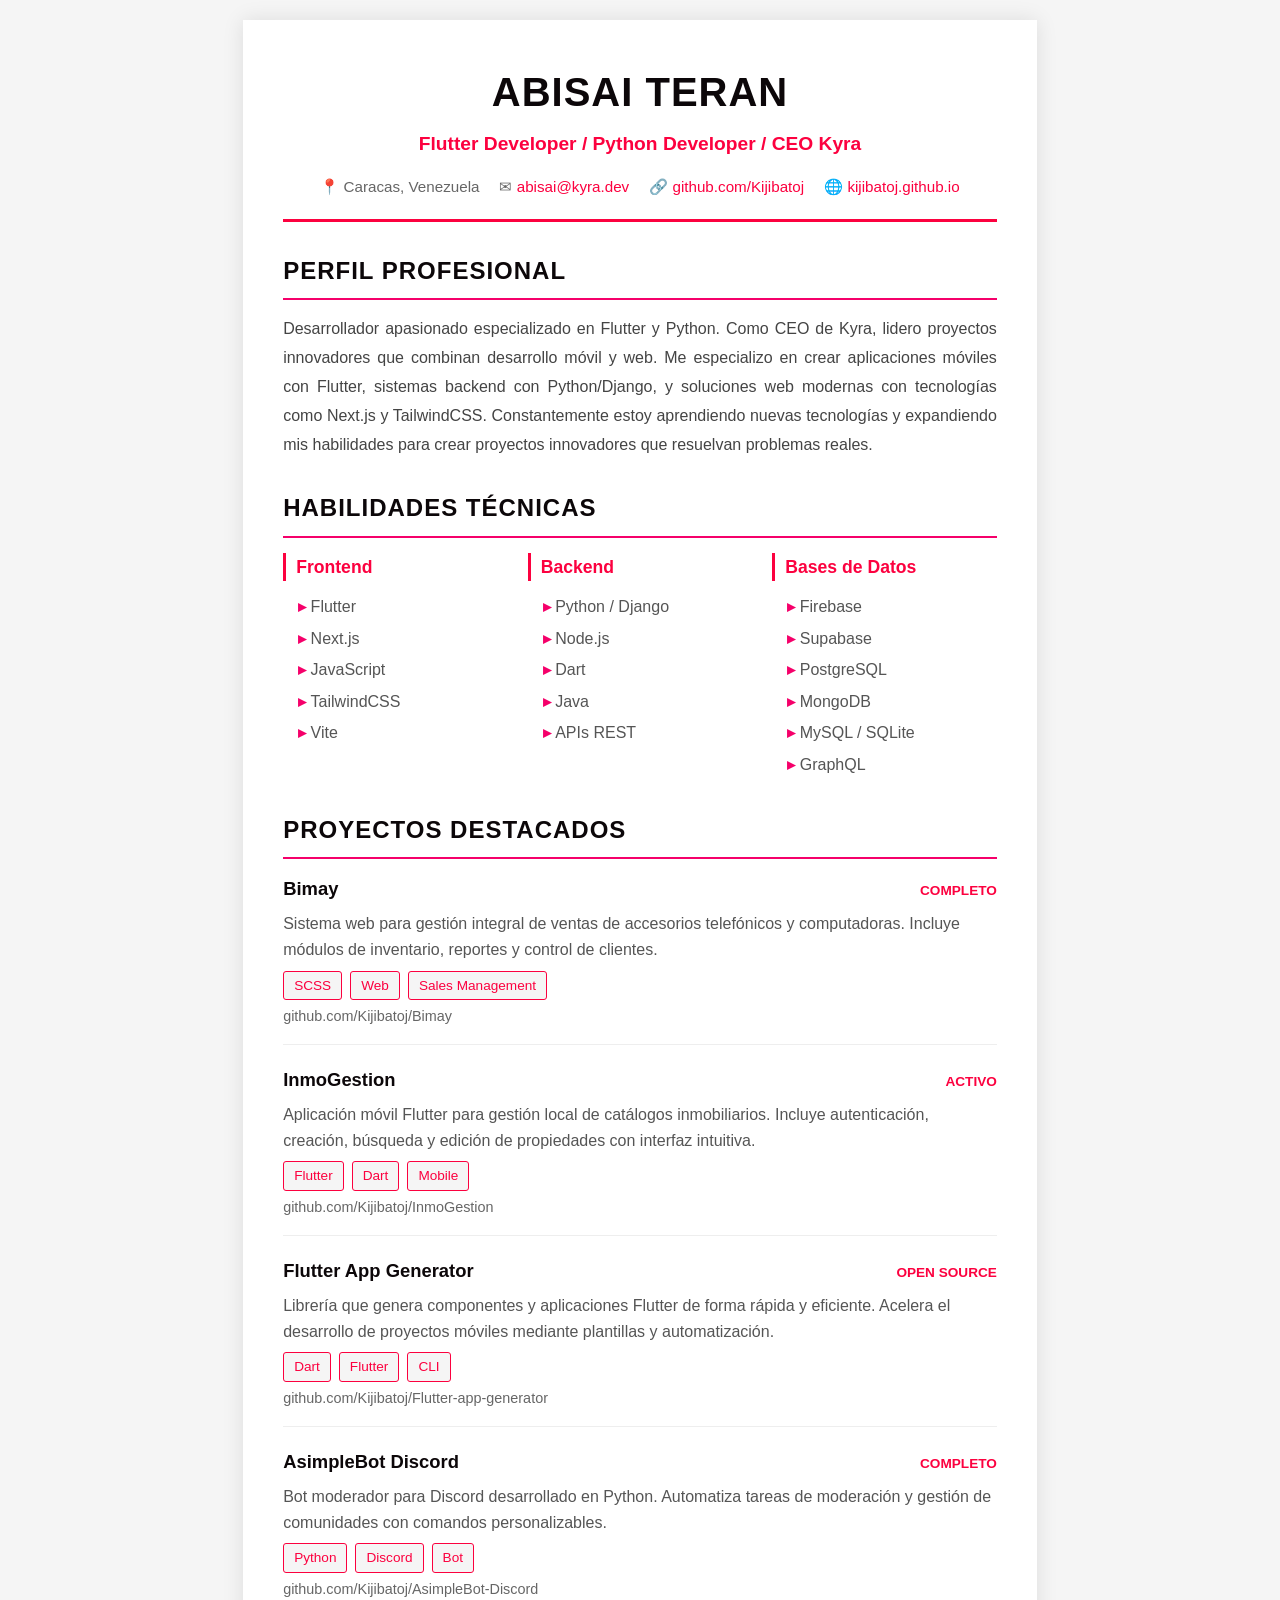
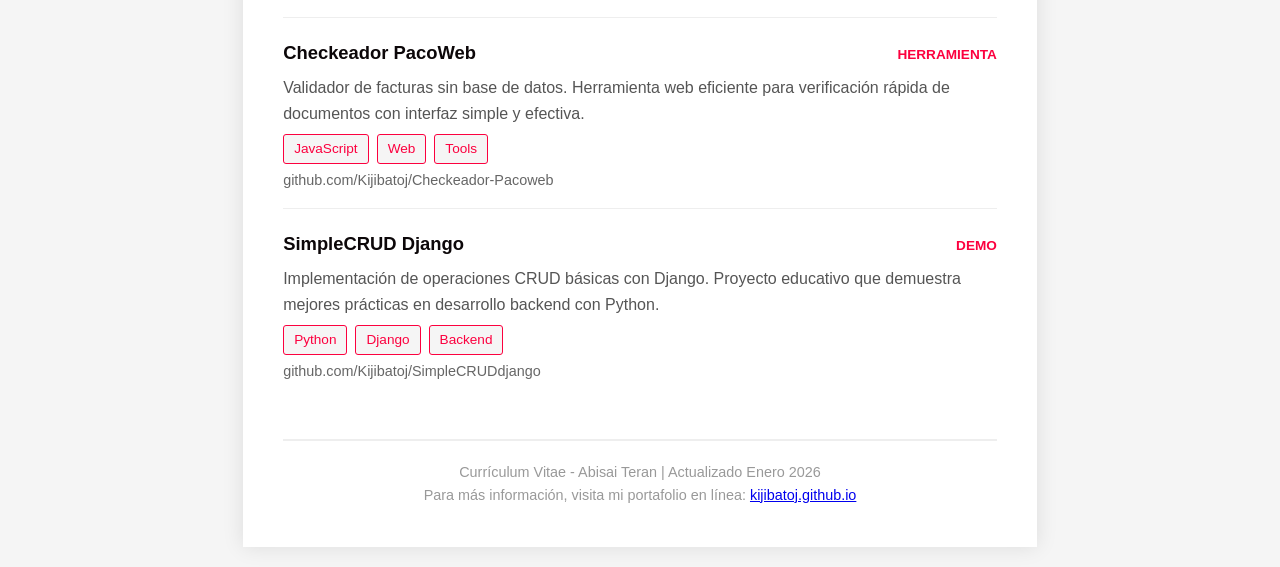
==== cv.html @ 9e9fb1f3 "Mejoras de UX y responsive - Selector de idiomas como dropdown (no molesta la vista) - Responsive me" ====
<!DOCTYPE html>
<html lang="es">
<head>
    <meta charset="UTF-8">
    <meta name="viewport" content="width=device-width, initial-scale=1.0">
    <title>CV - Abisai Teran</title>
    <style>
        * {
            margin: 0;
            padding: 0;
            box-sizing: border-box;
        }

        body {
            font-family: 'Segoe UI', Tahoma, Geneva, Verdana, sans-serif;
            line-height: 1.6;
            color: #333;
            background: #f5f5f5;
            padding: 20px;
        }

        .cv-container {
            max-width: 210mm;
            margin: 0 auto;
            background: white;
            padding: 40px;
            box-shadow: 0 0 20px rgba(0,0,0,0.1);
        }

        /* Header */
        .header {
            text-align: center;
            border-bottom: 3px solid #fc013f;
            padding-bottom: 20px;
            margin-bottom: 30px;
        }

        .header h1 {
            font-size: 2.5em;
            color: #0c0709;
            margin-bottom: 5px;
            letter-spacing: 1px;
        }

        .header .title {
            font-size: 1.2em;
            color: #fc013f;
            font-weight: 600;
            margin-bottom: 15px;
        }

        .contact-info {
            display: flex;
            justify-content: center;
            gap: 20px;
            flex-wrap: wrap;
            font-size: 0.95em;
            color: #666;
        }

        .contact-info a {
            color: #fc013f;
            text-decoration: none;
        }

        .contact-info a:hover {
            text-decoration: underline;
        }

        /* Sections */
        .section {
            margin-bottom: 30px;
        }

        .section-title {
            font-size: 1.5em;
            color: #0c0709;
            border-bottom: 2px solid #f5006a;
            padding-bottom: 8px;
            margin-bottom: 15px;
            text-transform: uppercase;
            letter-spacing: 1px;
        }

        /* About */
        .about-text {
            text-align: justify;
            color: #444;
            line-height: 1.8;
        }

        /* Skills */
        .skills-grid {
            display: grid;
            grid-template-columns: repeat(3, 1fr);
            gap: 20px;
        }

        .skill-category h3 {
            color: #fc013f;
            font-size: 1.1em;
            margin-bottom: 10px;
            border-left: 3px solid #fc013f;
            padding-left: 10px;
        }

        .skill-category ul {
            list-style: none;
            padding-left: 15px;
        }

        .skill-category li {
            padding: 3px 0;
            color: #555;
        }

        .skill-category li::before {
            content: "▸ ";
            color: #f5006a;
            font-weight: bold;
        }

        /* Projects */
        .project {
            margin-bottom: 20px;
            padding-bottom: 15px;
            border-bottom: 1px solid #eee;
        }

        .project:last-child {
            border-bottom: none;
        }

        .project-header {
            display: flex;
            justify-content: space-between;
            align-items: baseline;
            margin-bottom: 8px;
        }

        .project-title {
            font-size: 1.15em;
            color: #0c0709;
            font-weight: 600;
        }

        .project-status {
            font-size: 0.85em;
            color: #fc013f;
            font-weight: 600;
            white-space: nowrap;
        }

        .project-description {
            color: #555;
            margin-bottom: 8px;
            line-height: 1.6;
        }

        .project-tags {
            display: flex;
            gap: 8px;
            flex-wrap: wrap;
        }

        .tag {
            background: #f5f5f5;
            color: #fc013f;
            padding: 3px 10px;
            font-size: 0.85em;
            border: 1px solid #fc013f;
            border-radius: 3px;
        }

        .project-link {
            color: #666;
            font-size: 0.9em;
            text-decoration: none;
            display: inline-block;
            margin-top: 5px;
        }

        /* Footer */
        .footer {
            text-align: center;
            margin-top: 40px;
            padding-top: 20px;
            border-top: 2px solid #eee;
            color: #999;
            font-size: 0.9em;
        }

        /* Print Styles */
        @media print {
            body {
                background: white;
                padding: 0;
            }

            .cv-container {
                box-shadow: none;
                padding: 20px;
                max-width: 100%;
            }

            .section {
                page-break-inside: avoid;
            }

            .project {
                page-break-inside: avoid;
            }

            a {
                color: #000;
                text-decoration: none;
            }

            .contact-info a::after {
                content: " (" attr(href) ")";
                font-size: 0.9em;
                color: #666;
            }
        }

        @page {
            margin: 1.5cm;
        }
    </style>
</head>
<body>
    <div class="cv-container">
        <!-- Header -->
        <div class="header">
            <h1>ABISAI TERAN</h1>
            <div class="title">Flutter Developer / Python Developer / CEO Kyra</div>
            <div class="contact-info">
                <span>📍 Caracas, Venezuela</span>
                <span>✉ <a href="mailto:abisai@kyra.dev">abisai@kyra.dev</a></span>
                <span>🔗 <a href="https://github.com/Kijibatoj" target="_blank">github.com/Kijibatoj</a></span>
                <span>🌐 <a href="https://kijibatoj.github.io" target="_blank">kijibatoj.github.io</a></span>
            </div>
        </div>

        <!-- About -->
        <div class="section">
            <h2 class="section-title">Perfil Profesional</h2>
            <p class="about-text">
                Desarrollador apasionado especializado en Flutter y Python. Como CEO de Kyra, lidero proyectos innovadores
                que combinan desarrollo móvil y web. Me especializo en crear aplicaciones móviles con Flutter, sistemas
                backend con Python/Django, y soluciones web modernas con tecnologías como Next.js y TailwindCSS.
                Constantemente estoy aprendiendo nuevas tecnologías y expandiendo mis habilidades para crear proyectos
                innovadores que resuelvan problemas reales.
            </p>
        </div>

        <!-- Skills -->
        <div class="section">
            <h2 class="section-title">Habilidades Técnicas</h2>
            <div class="skills-grid">
                <div class="skill-category">
                    <h3>Frontend</h3>
                    <ul>
                        <li>Flutter</li>
                        <li>Next.js</li>
                        <li>JavaScript</li>
                        <li>TailwindCSS</li>
                        <li>Vite</li>
                    </ul>
                </div>
                <div class="skill-category">
                    <h3>Backend</h3>
                    <ul>
                        <li>Python / Django</li>
                        <li>Node.js</li>
                        <li>Dart</li>
                        <li>Java</li>
                        <li>APIs REST</li>
                    </ul>
                </div>
                <div class="skill-category">
                    <h3>Bases de Datos</h3>
                    <ul>
                        <li>Firebase</li>
                        <li>Supabase</li>
                        <li>PostgreSQL</li>
                        <li>MongoDB</li>
                        <li>MySQL / SQLite</li>
                        <li>GraphQL</li>
                    </ul>
                </div>
            </div>
        </div>

        <!-- Projects -->
        <div class="section">
            <h2 class="section-title">Proyectos Destacados</h2>

            <div class="project">
                <div class="project-header">
                    <div class="project-title">Bimay</div>
                    <div class="project-status">COMPLETO</div>
                </div>
                <p class="project-description">
                    Sistema web para gestión integral de ventas de accesorios telefónicos y computadoras.
                    Incluye módulos de inventario, reportes y control de clientes.
                </p>
                <div class="project-tags">
                    <span class="tag">SCSS</span>
                    <span class="tag">Web</span>
                    <span class="tag">Sales Management</span>
                </div>
                <a href="https://github.com/Kijibatoj/Bimay" class="project-link">github.com/Kijibatoj/Bimay</a>
            </div>

            <div class="project">
                <div class="project-header">
                    <div class="project-title">InmoGestion</div>
                    <div class="project-status">ACTIVO</div>
                </div>
                <p class="project-description">
                    Aplicación móvil Flutter para gestión local de catálogos inmobiliarios. Incluye autenticación,
                    creación, búsqueda y edición de propiedades con interfaz intuitiva.
                </p>
                <div class="project-tags">
                    <span class="tag">Flutter</span>
                    <span class="tag">Dart</span>
                    <span class="tag">Mobile</span>
                </div>
                <a href="https://github.com/Kijibatoj/InmoGestion" class="project-link">github.com/Kijibatoj/InmoGestion</a>
            </div>

            <div class="project">
                <div class="project-header">
                    <div class="project-title">Flutter App Generator</div>
                    <div class="project-status">OPEN SOURCE</div>
                </div>
                <p class="project-description">
                    Librería que genera componentes y aplicaciones Flutter de forma rápida y eficiente.
                    Acelera el desarrollo de proyectos móviles mediante plantillas y automatización.
                </p>
                <div class="project-tags">
                    <span class="tag">Dart</span>
                    <span class="tag">Flutter</span>
                    <span class="tag">CLI</span>
                </div>
                <a href="https://github.com/Kijibatoj/Flutter-app-generator" class="project-link">github.com/Kijibatoj/Flutter-app-generator</a>
            </div>

            <div class="project">
                <div class="project-header">
                    <div class="project-title">AsimpleBot Discord</div>
                    <div class="project-status">COMPLETO</div>
                </div>
                <p class="project-description">
                    Bot moderador para Discord desarrollado en Python. Automatiza tareas de moderación y
                    gestión de comunidades con comandos personalizables.
                </p>
                <div class="project-tags">
                    <span class="tag">Python</span>
                    <span class="tag">Discord</span>
                    <span class="tag">Bot</span>
                </div>
                <a href="https://github.com/Kijibatoj/AsimpleBot-Discord" class="project-link">github.com/Kijibatoj/AsimpleBot-Discord</a>
            </div>

            <div class="project">
                <div class="project-header">
                    <div class="project-title">Checkeador PacoWeb</div>
                    <div class="project-status">HERRAMIENTA</div>
                </div>
                <p class="project-description">
                    Validador de facturas sin base de datos. Herramienta web eficiente para verificación
                    rápida de documentos con interfaz simple y efectiva.
                </p>
                <div class="project-tags">
                    <span class="tag">JavaScript</span>
                    <span class="tag">Web</span>
                    <span class="tag">Tools</span>
                </div>
                <a href="https://github.com/Kijibatoj/Checkeador-Pacoweb" class="project-link">github.com/Kijibatoj/Checkeador-Pacoweb</a>
            </div>

            <div class="project">
                <div class="project-header">
                    <div class="project-title">SimpleCRUD Django</div>
                    <div class="project-status">DEMO</div>
                </div>
                <p class="project-description">
                    Implementación de operaciones CRUD básicas con Django. Proyecto educativo que demuestra
                    mejores prácticas en desarrollo backend con Python.
                </p>
                <div class="project-tags">
                    <span class="tag">Python</span>
                    <span class="tag">Django</span>
                    <span class="tag">Backend</span>
                </div>
                <a href="https://github.com/Kijibatoj/SimpleCRUDdjango" class="project-link">github.com/Kijibatoj/SimpleCRUDdjango</a>
            </div>
        </div>

        <!-- Footer -->
        <div class="footer">
            <p>Currículum Vitae - Abisai Teran | Actualizado Enero 2026</p>
            <p>Para más información, visita mi portafolio en línea: <a href="https://kijibatoj.github.io">kijibatoj.github.io</a></p>
        </div>
    </div>

    <script>
        // Auto-print option (comentado por defecto)
        // window.onload = function() {
        //     window.print();
        // }
    </script>
</body>
</html>
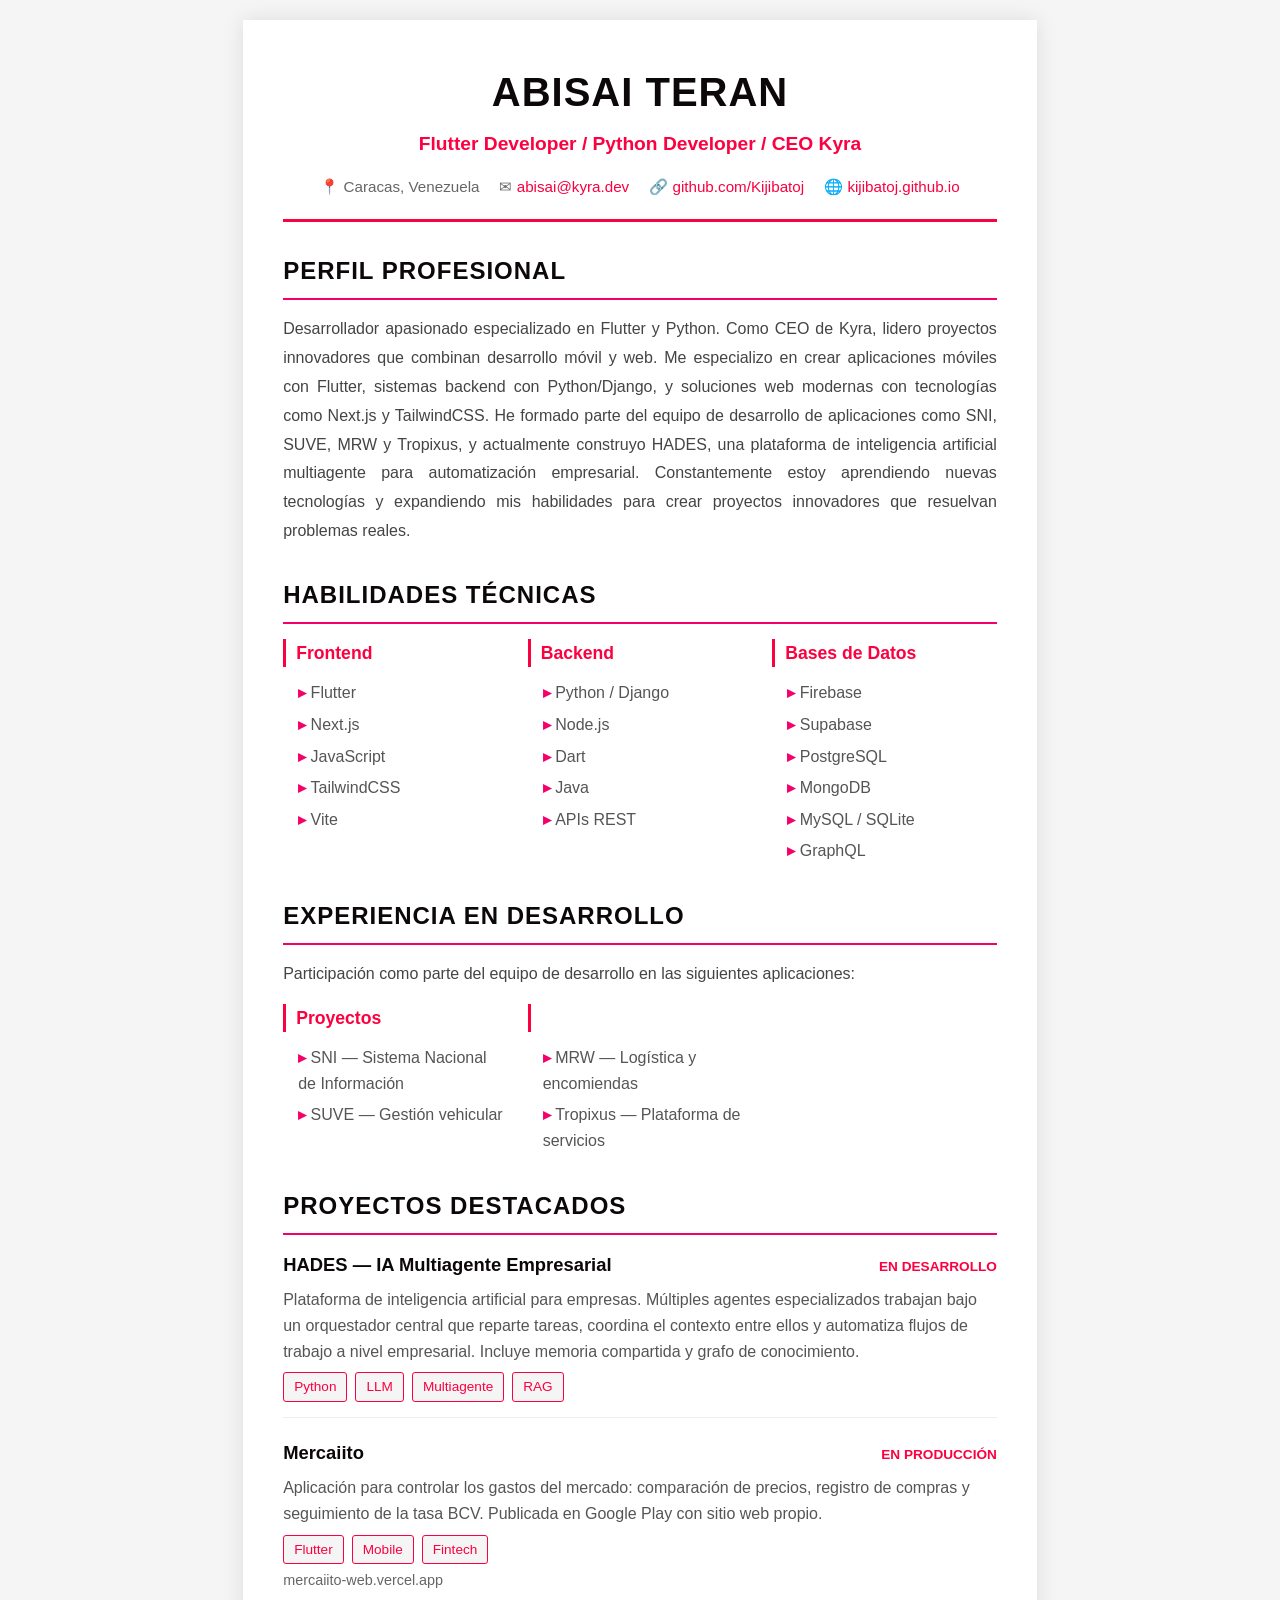
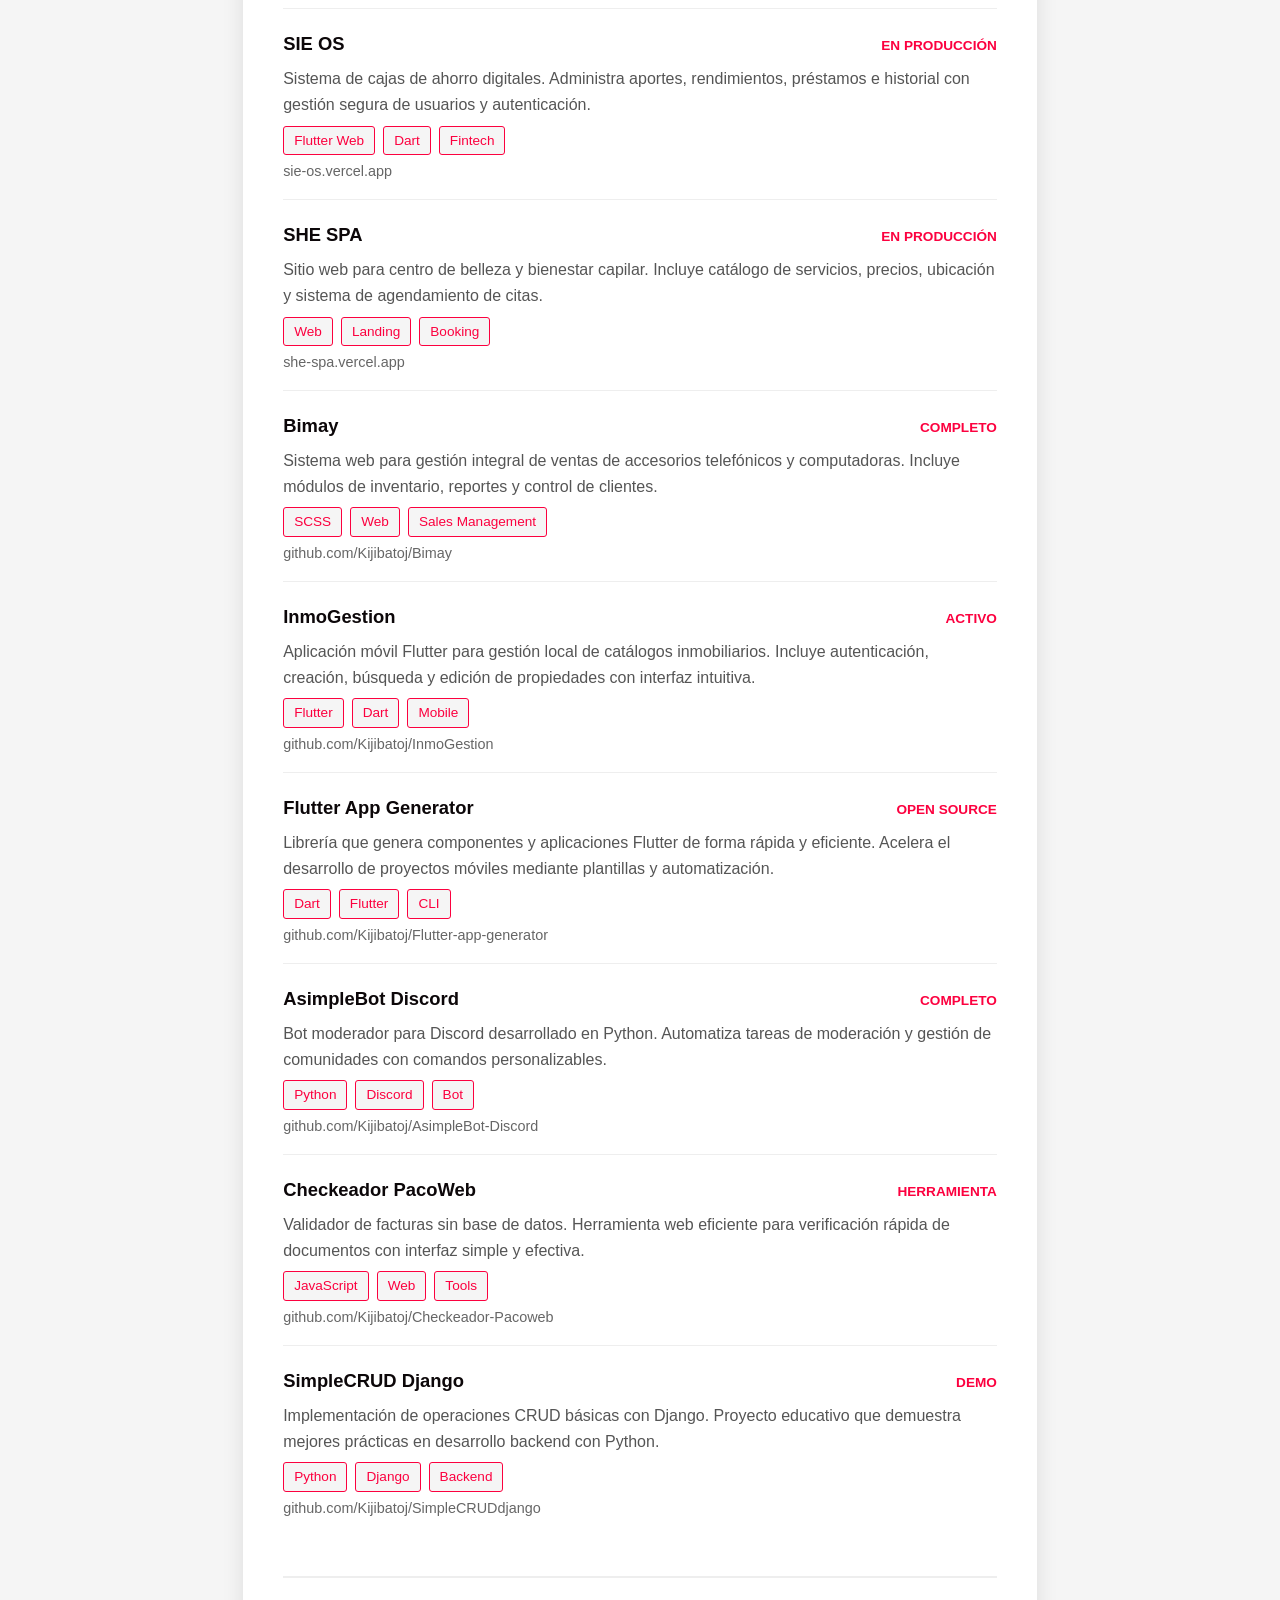
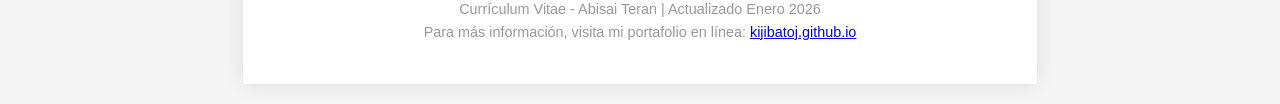
==== commit 34fa3c21: "Add new projects to my portfolio" ====
--- a/cv.html
+++ b/cv.html
@@ -249,6 +249,8 @@
                 Desarrollador apasionado especializado en Flutter y Python. Como CEO de Kyra, lidero proyectos innovadores
                 que combinan desarrollo móvil y web. Me especializo en crear aplicaciones móviles con Flutter, sistemas
                 backend con Python/Django, y soluciones web modernas con tecnologías como Next.js y TailwindCSS.
+                He formado parte del equipo de desarrollo de aplicaciones como SNI, SUVE, MRW y Tropixus, y actualmente
+                construyo HADES, una plataforma de inteligencia artificial multiagente para automatización empresarial.
                 Constantemente estoy aprendiendo nuevas tecnologías y expandiendo mis habilidades para crear proyectos
                 innovadores que resuelvan problemas reales.
             </p>
@@ -292,9 +294,102 @@
             </div>
         </div>
 
+        <!-- Experiencia -->
+        <div class="section">
+            <h2 class="section-title">Experiencia en Desarrollo</h2>
+            <p class="about-text" style="margin-bottom: 15px;">
+                Participación como parte del equipo de desarrollo en las siguientes aplicaciones:
+            </p>
+            <div class="skills-grid">
+                <div class="skill-category">
+                    <h3>Proyectos</h3>
+                    <ul>
+                        <li>SNI — Sistema Nacional de Información</li>
+                        <li>SUVE — Gestión vehicular</li>
+                    </ul>
+                </div>
+                <div class="skill-category">
+                    <h3>&nbsp;</h3>
+                    <ul>
+                        <li>MRW — Logística y encomiendas</li>
+                        <li>Tropixus — Plataforma de servicios</li>
+                    </ul>
+                </div>
+            </div>
+        </div>
+
         <!-- Projects -->
         <div class="section">
             <h2 class="section-title">Proyectos Destacados</h2>
+
+            <div class="project">
+                <div class="project-header">
+                    <div class="project-title">HADES — IA Multiagente Empresarial</div>
+                    <div class="project-status">EN DESARROLLO</div>
+                </div>
+                <p class="project-description">
+                    Plataforma de inteligencia artificial para empresas. Múltiples agentes especializados trabajan
+                    bajo un orquestador central que reparte tareas, coordina el contexto entre ellos y automatiza
+                    flujos de trabajo a nivel empresarial. Incluye memoria compartida y grafo de conocimiento.
+                </p>
+                <div class="project-tags">
+                    <span class="tag">Python</span>
+                    <span class="tag">LLM</span>
+                    <span class="tag">Multiagente</span>
+                    <span class="tag">RAG</span>
+                </div>
+            </div>
+
+            <div class="project">
+                <div class="project-header">
+                    <div class="project-title">Mercaiito</div>
+                    <div class="project-status">EN PRODUCCIÓN</div>
+                </div>
+                <p class="project-description">
+                    Aplicación para controlar los gastos del mercado: comparación de precios, registro de compras
+                    y seguimiento de la tasa BCV. Publicada en Google Play con sitio web propio.
+                </p>
+                <div class="project-tags">
+                    <span class="tag">Flutter</span>
+                    <span class="tag">Mobile</span>
+                    <span class="tag">Fintech</span>
+                </div>
+                <a href="https://mercaiito-web.vercel.app" class="project-link">mercaiito-web.vercel.app</a>
+            </div>
+
+            <div class="project">
+                <div class="project-header">
+                    <div class="project-title">SIE OS</div>
+                    <div class="project-status">EN PRODUCCIÓN</div>
+                </div>
+                <p class="project-description">
+                    Sistema de cajas de ahorro digitales. Administra aportes, rendimientos, préstamos e historial
+                    con gestión segura de usuarios y autenticación.
+                </p>
+                <div class="project-tags">
+                    <span class="tag">Flutter Web</span>
+                    <span class="tag">Dart</span>
+                    <span class="tag">Fintech</span>
+                </div>
+                <a href="https://sie-os.vercel.app" class="project-link">sie-os.vercel.app</a>
+            </div>
+
+            <div class="project">
+                <div class="project-header">
+                    <div class="project-title">SHE SPA</div>
+                    <div class="project-status">EN PRODUCCIÓN</div>
+                </div>
+                <p class="project-description">
+                    Sitio web para centro de belleza y bienestar capilar. Incluye catálogo de servicios, precios,
+                    ubicación y sistema de agendamiento de citas.
+                </p>
+                <div class="project-tags">
+                    <span class="tag">Web</span>
+                    <span class="tag">Landing</span>
+                    <span class="tag">Booking</span>
+                </div>
+                <a href="https://she-spa.vercel.app" class="project-link">she-spa.vercel.app</a>
+            </div>
 
             <div class="project">
                 <div class="project-header">
